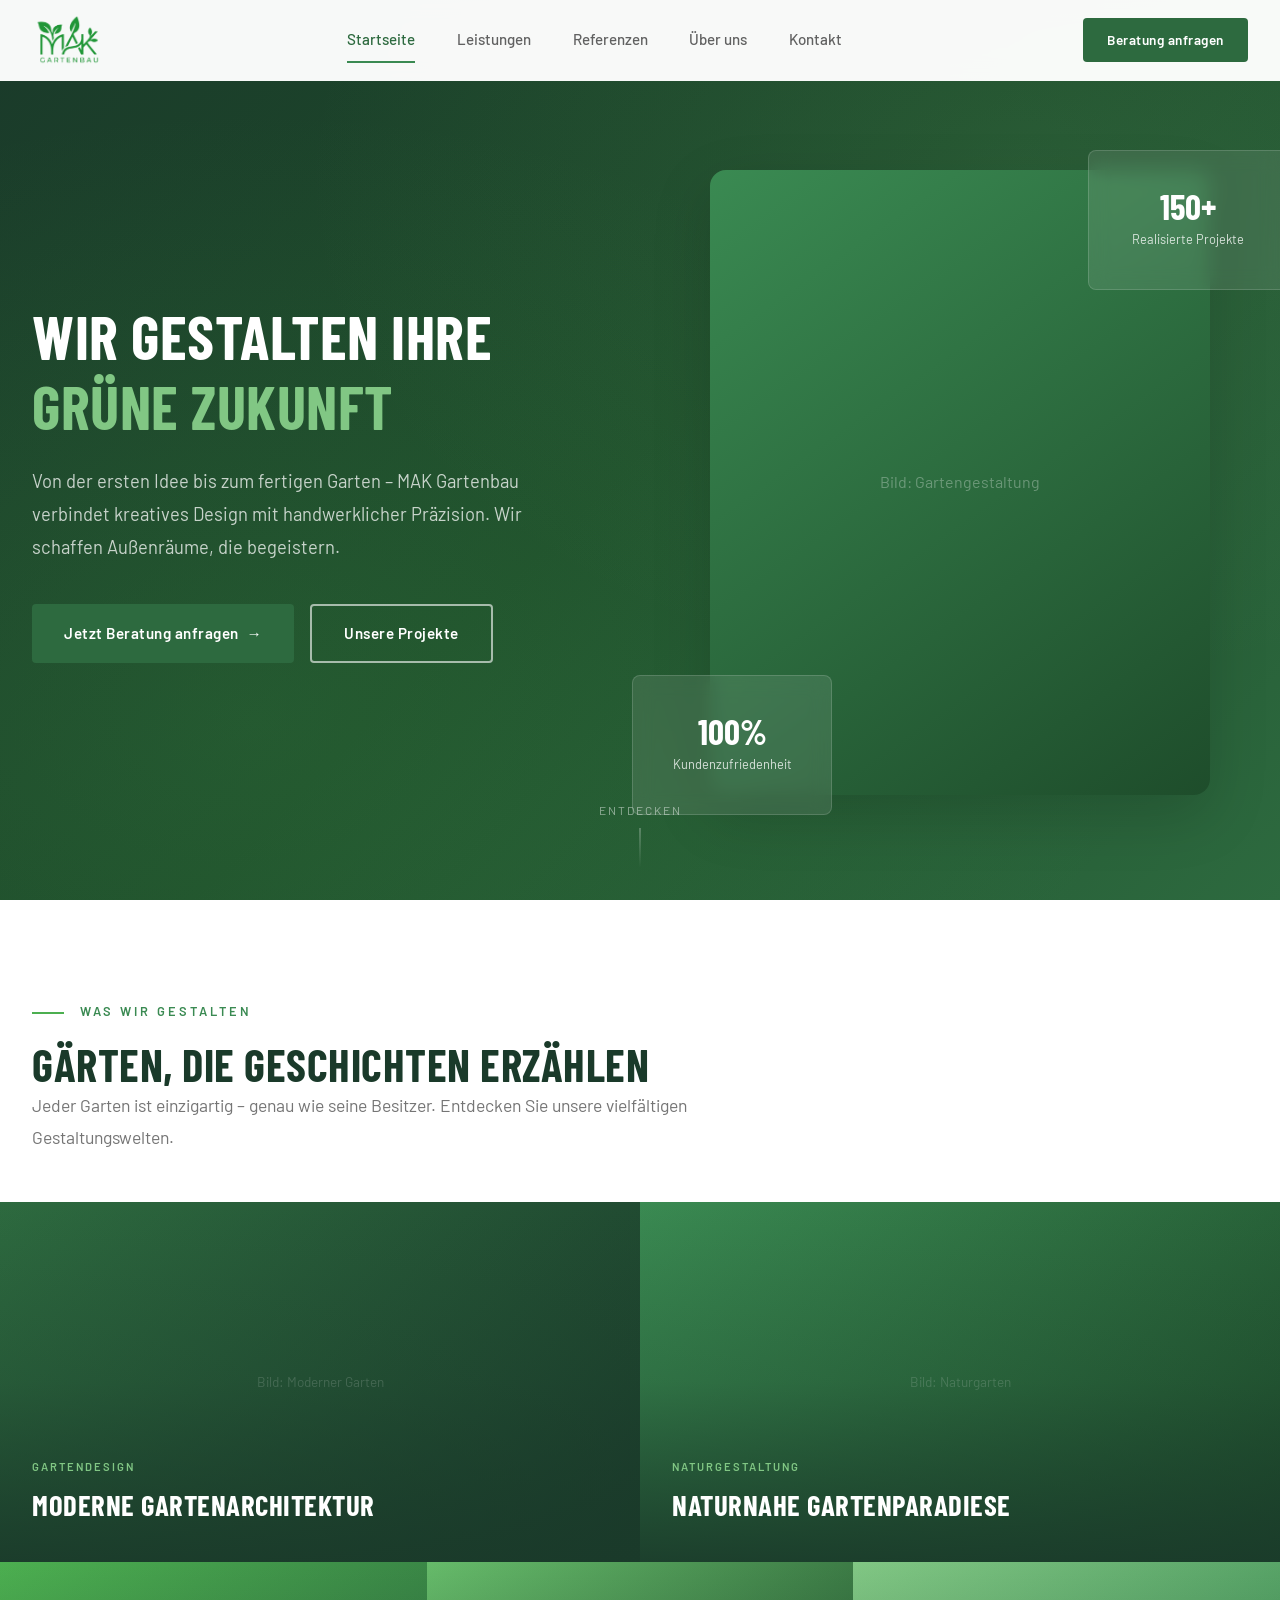
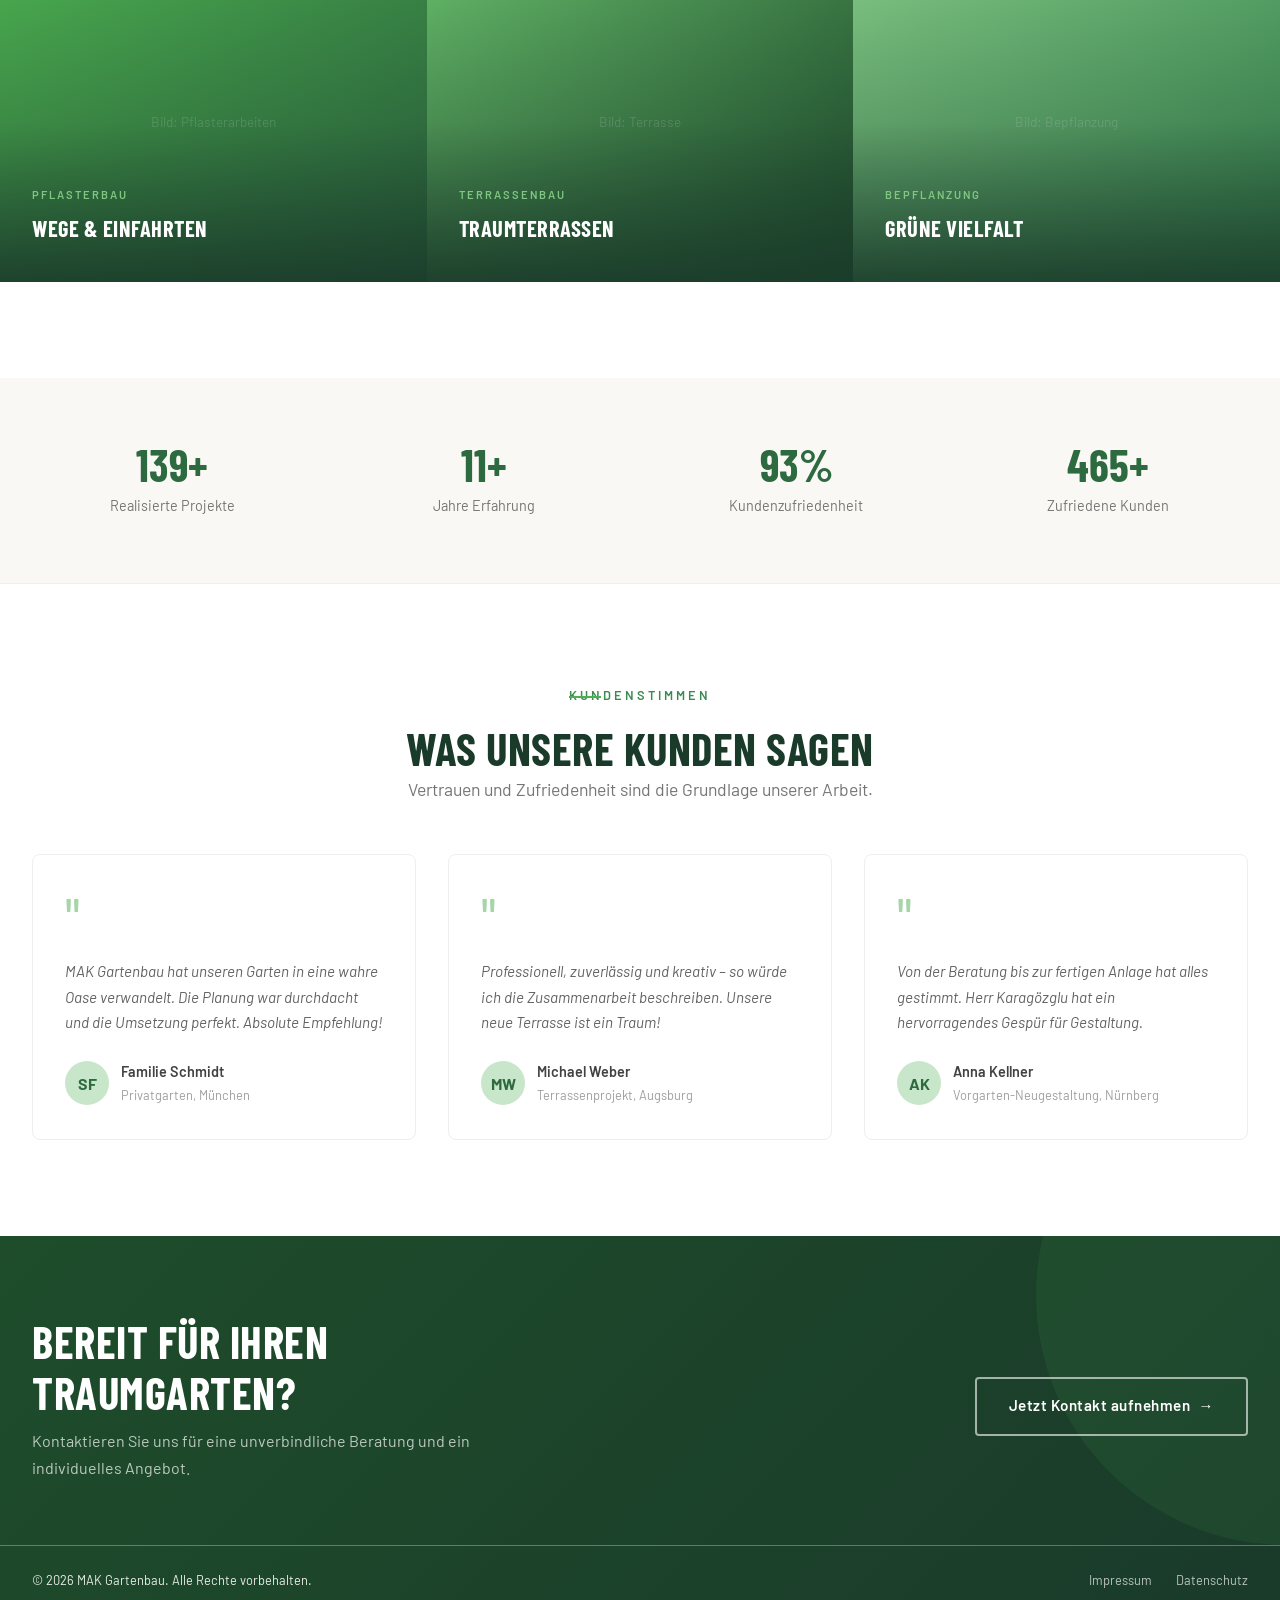
==== index.html @ 83fb6019 "feat: MAK Gartenbau Website – Initial Release Komplette 5-Seiten Website für MAK Gartenbau: - Starts" ====
<!DOCTYPE html>
<html lang="de">
<head>
  <meta charset="UTF-8">
  <meta name="viewport" content="width=device-width, initial-scale=1.0">
  <meta name="description" content="MAK Gartenbau – Ihr Partner für professionelle Gartengestaltung, Pflasterbau, Terrassenbau und Gartenpflege. Wir gestalten Ihren Traumgarten.">
  <title>MAK Gartenbau – Wir gestalten Ihre grüne Zukunft</title>

  <!-- Fonts -->
  <link rel="preconnect" href="https://fonts.googleapis.com">
  <link rel="preconnect" href="https://fonts.gstatic.com" crossorigin>
  <link href="https://fonts.googleapis.com/css2?family=Barlow:wght@400;500;600;700&family=Barlow+Condensed:wght@600;700;800&display=swap" rel="stylesheet">

  <!-- Stylesheet -->
  
  <link rel="icon" type="image/png" href="Favicon.png">
  <link rel="stylesheet" href="css/style.css">
</head>
<body>

  <!-- ========== HEADER ========== -->
  <header class="site-header">
    <div class="header-inner">
      <a href="index.html" class="logo">
        <img src="img/images/Logo.png" alt="MAK Gartenbau Logo" class="logo-img">
      </a>

      <nav class="main-nav">
        <a href="index.html" class="active">Startseite</a>
        <a href="leistungen.html">Leistungen</a>
        <a href="referenzen.html">Referenzen</a>
        <a href="ueber-uns.html">Über uns</a>
        <a href="kontakt.html">Kontakt</a>
      </nav>

      <div class="header-cta">
        <a href="kontakt.html" class="btn btn-primary">Beratung anfragen</a>
      </div>

      <button class="hamburger" aria-label="Menü öffnen" aria-expanded="false">
        <span></span>
        <span></span>
        <span></span>
      </button>
    </div>

    <!-- Mobile Navigation -->
    <nav class="mobile-nav">
      <a href="index.html" class="active">Startseite</a>
      <a href="leistungen.html">Leistungen</a>
      <a href="referenzen.html">Referenzen</a>
      <a href="ueber-uns.html">Über uns</a>
      <a href="kontakt.html">Kontakt</a>
      <a href="kontakt.html" class="btn btn-primary">Beratung anfragen</a>
    </nav>
  </header>

  <!-- ========== HERO ========== -->
  <section class="hero">
    <div class="hero-bg"></div>
    <div class="hero-pattern"></div>

    <div class="hero-content">
      <div class="hero-text">
        <h1>Wir gestalten Ihre <em>grüne Zukunft</em></h1>
        <p class="hero-subtitle">
          Von der ersten Idee bis zum fertigen Garten – MAK Gartenbau verbindet kreatives Design
          mit handwerklicher Präzision. Wir schaffen Außenräume, die begeistern.
        </p>
        <div class="hero-buttons">
          <a href="kontakt.html" class="btn btn-primary btn-arrow">Jetzt Beratung anfragen</a>
          <a href="referenzen.html" class="btn btn-outline">Unsere Projekte</a>
        </div>
      </div>

      <div class="hero-visual">
        <div class="hero-image-main">
          <!-- Bild-Platzhalter: Hero-Bild eines schönen Gartens -->
          Bild: Gartengestaltung
        </div>
        <div class="hero-image-float top-right">
          <span class="stat-number">150+</span>
          <span class="stat-label">Realisierte Projekte</span>
        </div>
        <div class="hero-image-float bottom-left">
          <span class="stat-number">100%</span>
          <span class="stat-label">Kundenzufriedenheit</span>
        </div>
      </div>
    </div>

    <div class="hero-scroll">
      <span>Entdecken</span>
      <div class="scroll-line"></div>
    </div>
  </section>

  <!-- ========== STRABAG-STYLE INFO CARDS ========== -->
  <section class="info-cards">
    <div class="container reveal">
      <span class="section-label">Was wir gestalten</span>
      <h2>Gärten, die Geschichten erzählen</h2>
      <p class="section-intro" style="margin-bottom: 3rem;">
        Jeder Garten ist einzigartig – genau wie seine Besitzer. Entdecken Sie unsere vielfältigen Gestaltungswelten.
      </p>
    </div>

    <div class="cards-grid-featured">
      <a href="referenzen.html" class="info-card featured reveal">
        <div class="card-image" style="background: linear-gradient(135deg, #2d6a3f, #1a3a2a);">
          <!-- Bild-Platzhalter -->
          Bild: Moderner Garten
        </div>
        <div class="card-overlay"></div>
        <div class="card-content">
          <span class="card-tag">Gartendesign</span>
          <h3 class="card-title">Moderne Gartenarchitektur</h3>
          <p class="card-desc">Klare Linien, edle Materialien und durchdachte Bepflanzung für zeitgemäße Außenräume.</p>
        </div>
        <div class="card-arrow">→</div>
      </a>
      <a href="referenzen.html" class="info-card featured reveal delay-1">
        <div class="card-image" style="background: linear-gradient(135deg, #3a8a52, #1e4d2b);">
          <!-- Bild-Platzhalter -->
          Bild: Naturgarten
        </div>
        <div class="card-overlay"></div>
        <div class="card-content">
          <span class="card-tag">Naturgestaltung</span>
          <h3 class="card-title">Naturnahe Gartenparadiese</h3>
          <p class="card-desc">Ökologisch wertvolle Gärten, die Biodiversität fördern und zum Entspannen einladen.</p>
        </div>
        <div class="card-arrow">→</div>
      </a>
    </div>

    <div class="cards-grid">
      <a href="leistungen.html" class="info-card reveal">
        <div class="card-image" style="background: linear-gradient(135deg, #4caf50, #2d6a3f);">
          <!-- Bild-Platzhalter -->
          Bild: Pflasterarbeiten
        </div>
        <div class="card-overlay"></div>
        <div class="card-content">
          <span class="card-tag">Pflasterbau</span>
          <h3 class="card-title">Wege & Einfahrten</h3>
          <p class="card-desc">Hochwertige Pflasterarbeiten für dauerhafte und ästhetische Bodenflächen.</p>
        </div>
        <div class="card-arrow">→</div>
      </a>
      <a href="leistungen.html" class="info-card reveal delay-1">
        <div class="card-image" style="background: linear-gradient(135deg, #66bb6a, #1e4d2b);">
          <!-- Bild-Platzhalter -->
          Bild: Terrasse
        </div>
        <div class="card-overlay"></div>
        <div class="card-content">
          <span class="card-tag">Terrassenbau</span>
          <h3 class="card-title">Traumterrassen</h3>
          <p class="card-desc">Ihr persönlicher Lieblingsplatz im Freien – perfekt geplant und gebaut.</p>
        </div>
        <div class="card-arrow">→</div>
      </a>
      <a href="leistungen.html" class="info-card reveal delay-2">
        <div class="card-image" style="background: linear-gradient(135deg, #81c784, #3a8a52);">
          <!-- Bild-Platzhalter -->
          Bild: Bepflanzung
        </div>
        <div class="card-overlay"></div>
        <div class="card-content">
          <span class="card-tag">Bepflanzung</span>
          <h3 class="card-title">Grüne Vielfalt</h3>
          <p class="card-desc">Professionelle Bepflanzungskonzepte für jede Jahreszeit.</p>
        </div>
        <div class="card-arrow">→</div>
      </a>
    </div>
  </section>

  <!-- ========== STATISTIKEN ========== -->
  <section class="stats-bar" style="border-top: none;">
    <div class="container">
      <div class="stats-grid">
        <div class="stat-item reveal">
          <div class="stat-number" data-count="150" data-suffix="+">0</div>
          <div class="stat-label">Realisierte Projekte</div>
        </div>
        <div class="stat-item reveal delay-1">
          <div class="stat-number" data-count="12" data-suffix="+">0</div>
          <div class="stat-label">Jahre Erfahrung</div>
        </div>
        <div class="stat-item reveal delay-2">
          <div class="stat-number" data-count="100" data-suffix="%">0</div>
          <div class="stat-label">Kundenzufriedenheit</div>
        </div>
        <div class="stat-item reveal delay-3">
          <div class="stat-number" data-count="500" data-suffix="+">0</div>
          <div class="stat-label">Zufriedene Kunden</div>
        </div>
      </div>
    </div>
  </section>

  <!-- ========== KUNDENSTIMMEN ========== -->
  <section class="testimonials-section">
    <div class="container">
      <div class="text-center reveal">
        <span class="section-label" style="padding-left: 0;">
          Kundenstimmen
        </span>
        <h2>Was unsere Kunden sagen</h2>
        <p class="section-intro centered">
          Vertrauen und Zufriedenheit sind die Grundlage unserer Arbeit.
        </p>
      </div>

      <div class="testimonials-grid">
        <div class="testimonial-card reveal delay-1">
          <div class="quote-mark">"</div>
          <p class="quote-text">
            MAK Gartenbau hat unseren Garten in eine wahre Oase verwandelt. Die Planung war durchdacht
            und die Umsetzung perfekt. Absolute Empfehlung!
          </p>
          <div class="author">
            <div class="author-avatar">SF</div>
            <div>
              <div class="author-name">Familie Schmidt</div>
              <div class="author-role">Privatgarten, München</div>
            </div>
          </div>
        </div>

        <div class="testimonial-card reveal delay-2">
          <div class="quote-mark">"</div>
          <p class="quote-text">
            Professionell, zuverlässig und kreativ – so würde ich die Zusammenarbeit beschreiben.
            Unsere neue Terrasse ist ein Traum!
          </p>
          <div class="author">
            <div class="author-avatar">MW</div>
            <div>
              <div class="author-name">Michael Weber</div>
              <div class="author-role">Terrassenprojekt, Augsburg</div>
            </div>
          </div>
        </div>

        <div class="testimonial-card reveal delay-3">
          <div class="quote-mark">"</div>
          <p class="quote-text">
            Von der Beratung bis zur fertigen Anlage hat alles gestimmt. Herr Karagözglu hat ein
            hervorragendes Gespür für Gestaltung.
          </p>
          <div class="author">
            <div class="author-avatar">AK</div>
            <div>
              <div class="author-name">Anna Kellner</div>
              <div class="author-role">Vorgarten-Neugestaltung, Nürnberg</div>
            </div>
          </div>
        </div>
      </div>
    </div>
  </section>

  <!-- ========== FOOTER (CTA + Copyright) ========== -->
  <footer class="cta-banner" style="padding-bottom: 0;">
    <div class="container">
      <div>
        <h2>Bereit für Ihren Traumgarten?</h2>
        <p>Kontaktieren Sie uns für eine unverbindliche Beratung und ein individuelles Angebot.</p>
      </div>
      <div>
        <a href="kontakt.html" class="btn btn-outline btn-arrow">Jetzt Kontakt aufnehmen</a>
      </div>
    </div>
    <div class="footer-bottom-wrap" style="margin-top: 3rem;">
      <div class="container">
        <div class="footer-bottom">
        <span>&copy; 2026 MAK Gartenbau. Alle Rechte vorbehalten.</span>
        <div class="footer-legal">
          <a href="#">Impressum</a>
          <a href="#">Datenschutz</a>
          </div>
        </div>
      </div>
    </div>
  </footer>

  <script src="js/main.js"></script>
</body>
</html>
---- css/style.css ----
/* ================================================
   MAK Gartenbau – Hauptstylesheet
   ================================================ */

/* --- CSS Custom Properties --- */
:root {
  --green-900: #1a3a2a;
  --green-800: #1e4d2b;
  --green-700: #2d6a3f;
  --green-600: #3a8a52;
  --green-500: #4caf50;
  --green-400: #66bb6a;
  --green-300: #81c784;
  --green-200: #a5d6a7;
  --green-100: #c8e6c9;
  --green-50: #e8f5e9;

  --earth-900: #3e2723;
  --earth-700: #5d4037;
  --earth-500: #795548;
  --earth-300: #a1887f;
  --earth-100: #d7ccc8;

  --sand-100: #f5f0e8;
  --sand-50: #faf8f4;

  --white: #ffffff;
  --gray-50: #fafafa;
  --gray-100: #f5f5f5;
  --gray-200: #eeeeee;
  --gray-300: #e0e0e0;
  --gray-400: #bdbdbd;
  --gray-500: #9e9e9e;
  --gray-600: #757575;
  --gray-700: #616161;
  --gray-800: #424242;
  --gray-900: #212121;

  --font-heading: 'Barlow Condensed', 'Arial Narrow', sans-serif;
  --font-body: 'Barlow', -apple-system, BlinkMacSystemFont, 'Segoe UI', sans-serif;

  --shadow-sm: 0 1px 3px rgba(0,0,0,0.08);
  --shadow-md: 0 4px 12px rgba(0,0,0,0.1);
  --shadow-lg: 0 8px 30px rgba(0,0,0,0.12);
  --shadow-xl: 0 20px 60px rgba(0,0,0,0.15);

  --radius-sm: 4px;
  --radius-md: 8px;
  --radius-lg: 16px;
  --radius-xl: 24px;

  --transition: 0.3s cubic-bezier(0.4, 0, 0.2, 1);
  --transition-slow: 0.6s cubic-bezier(0.4, 0, 0.2, 1);
}

/* --- Reset & Base --- */
*,
*::before,
*::after {
  margin: 0;
  padding: 0;
  box-sizing: border-box;
}

html {
  scroll-behavior: smooth;
  font-size: 16px;
}

body {
  font-family: var(--font-body);
  color: var(--gray-800);
  line-height: 1.7;
  background: var(--white);
  overflow-x: hidden;
}

img {
  max-width: 100%;
  height: auto;
  display: block;
}

a {
  text-decoration: none;
  color: inherit;
  transition: color var(--transition);
}

ul, ol {
  list-style: none;
}

h1, h2, h3, h4, h5 {
  font-family: var(--font-heading);
  font-weight: 700;
  line-height: 1.15;
  color: var(--green-900);
  text-transform: uppercase;
  letter-spacing: 0.5px;
}

h1 { font-size: clamp(2.2rem, 5vw, 3.8rem); }
h2 { font-size: clamp(1.8rem, 3.5vw, 2.8rem); }
h3 { font-size: clamp(1.3rem, 2.5vw, 1.8rem); }
h4 { font-size: 1.2rem; }

p { margin-bottom: 1rem; }

.container {
  max-width: 1280px;
  margin: 0 auto;
  padding: 0 2rem;
}

/* --- Utility --- */
.text-center { text-align: center; }
.text-white { color: var(--white); }
.bg-sand { background: var(--sand-50); }
.bg-green-dark { background: var(--green-900); }

.section-label {
  display: inline-block;
  font-family: var(--font-body);
  font-size: 0.8rem;
  font-weight: 600;
  letter-spacing: 3px;
  text-transform: uppercase;
  color: var(--green-600);
  margin-bottom: 1rem;
  position: relative;
  padding-left: 3rem;
}

.section-label::before {
  content: '';
  position: absolute;
  left: 0;
  top: 50%;
  width: 2rem;
  height: 2px;
  background: var(--green-500);
}

.section-intro {
  max-width: 680px;
  font-size: 1.1rem;
  color: var(--gray-600);
  line-height: 1.8;
}

.section-intro.centered {
  margin: 0 auto;
}

/* --- Buttons --- */
.btn {
  display: inline-flex;
  align-items: center;
  gap: 0.5rem;
  padding: 0.9rem 2rem;
  font-family: var(--font-body);
  font-size: 0.95rem;
  font-weight: 600;
  border: none;
  border-radius: var(--radius-sm);
  cursor: pointer;
  transition: all var(--transition);
  letter-spacing: 0.5px;
}

.btn-primary {
  background: var(--green-700);
  color: var(--white);
}

.btn-primary:hover {
  background: var(--green-800);
  transform: translateY(-2px);
  box-shadow: var(--shadow-md);
}

.btn-outline {
  background: transparent;
  color: var(--white);
  border: 2px solid rgba(255,255,255,0.6);
}

.btn-outline:hover {
  background: var(--white);
  color: var(--green-800);
  border-color: var(--white);
}

.btn-outline-dark {
  background: transparent;
  color: var(--green-800);
  border: 2px solid var(--green-700);
}

.btn-outline-dark:hover {
  background: var(--green-700);
  color: var(--white);
}

.btn-arrow::after {
  content: '→';
  transition: transform var(--transition);
}

.btn-arrow:hover::after {
  transform: translateX(4px);
}

/* ================================================
   HEADER & NAVIGATION
   ================================================ */
.site-header {
  position: fixed;
  top: 0;
  left: 0;
  right: 0;
  z-index: 1000;
  background: rgba(255,255,255,0.97);
  backdrop-filter: blur(10px);
  transition: all var(--transition);
  border-bottom: 1px solid transparent;
}

.site-header.scrolled {
  box-shadow: var(--shadow-sm);
  border-bottom-color: var(--gray-200);
}

.header-inner {
  display: flex;
  align-items: center;
  justify-content: space-between;
  padding: 0 2rem;
  height: 80px;
  max-width: 1400px;
  margin: 0 auto;
}

.logo {
  display: flex;
  align-items: center;
  gap: 0.75rem;
  font-family: var(--font-heading);
  font-size: 1.5rem;
  font-weight: 700;
  color: var(--green-800);
}

.logo-icon {
  width: 44px;
  height: 44px;
  background: var(--green-700);
  border-radius: var(--radius-md);
  display: flex;
  align-items: center;
  justify-content: center;
  color: var(--white);
  font-size: 1.4rem;
}

.logo-img {
  height: 50px;
  width: auto;
}

.logo span {
  color: var(--green-500);
}

.main-nav {
  display: flex;
  align-items: center;
  gap: 0;
}

.main-nav a {
  padding: 0.5rem 1.3rem;
  font-size: 0.95rem;
  font-weight: 500;
  color: var(--gray-700);
  position: relative;
  transition: color var(--transition);
}

.main-nav a::after {
  content: '';
  position: absolute;
  bottom: -2px;
  left: 1.3rem;
  right: 1.3rem;
  height: 2px;
  background: var(--green-600);
  transform: scaleX(0);
  transform-origin: right;
  transition: transform var(--transition);
}

.main-nav a:hover,
.main-nav a.active {
  color: var(--green-700);
}

.main-nav a:hover::after,
.main-nav a.active::after {
  transform: scaleX(1);
  transform-origin: left;
}

.header-cta {
  display: flex;
  align-items: center;
  gap: 1rem;
}

.header-cta .btn {
  padding: 0.65rem 1.5rem;
  font-size: 0.85rem;
}

/* Hamburger */
.hamburger {
  display: none;
  flex-direction: column;
  gap: 5px;
  cursor: pointer;
  padding: 0.5rem;
  background: none;
  border: none;
  z-index: 1001;
}

.hamburger span {
  display: block;
  width: 26px;
  height: 2px;
  background: var(--green-800);
  transition: all var(--transition);
  border-radius: 2px;
}

.hamburger.active span:nth-child(1) {
  transform: rotate(45deg) translateY(5px) translateX(5px);
}

.hamburger.active span:nth-child(2) {
  opacity: 0;
}

.hamburger.active span:nth-child(3) {
  transform: rotate(-45deg) translateY(-5px) translateX(5px);
}

/* Mobile Nav */
.mobile-nav {
  display: none;
  position: fixed;
  top: 80px;
  left: 0;
  right: 0;
  bottom: 0;
  background: var(--white);
  z-index: 999;
  flex-direction: column;
  padding: 2rem;
  opacity: 0;
  transform: translateY(-10px);
  transition: all var(--transition);
}

.mobile-nav.open {
  display: flex;
  opacity: 1;
  transform: translateY(0);
}

.mobile-nav a {
  padding: 1rem 0;
  font-size: 1.2rem;
  font-weight: 500;
  color: var(--gray-800);
  border-bottom: 1px solid var(--gray-200);
}

.mobile-nav a:hover,
.mobile-nav a.active {
  color: var(--green-700);
}

.mobile-nav .btn {
  margin-top: 1.5rem;
  justify-content: center;
}

/* ================================================
   HERO SECTION
   ================================================ */
.hero {
  position: relative;
  min-height: 100vh;
  display: flex;
  align-items: center;
  overflow: hidden;
  background: var(--green-900);
}

.hero-bg {
  position: absolute;
  inset: 0;
  background: linear-gradient(135deg, var(--green-900) 0%, var(--green-800) 50%, var(--green-700) 100%);
}

.hero-bg::after {
  content: '';
  position: absolute;
  inset: 0;
  background:
    radial-gradient(ellipse at 20% 80%, rgba(76, 175, 80, 0.15) 0%, transparent 60%),
    radial-gradient(ellipse at 80% 20%, rgba(129, 199, 132, 0.1) 0%, transparent 50%);
}

.hero-pattern {
  display: none;
}

.hero-content {
  position: relative;
  z-index: 2;
  max-width: 1280px;
  margin: 0 auto;
  padding: 8rem 2rem 4rem;
  display: grid;
  grid-template-columns: 1fr 1fr;
  gap: 4rem;
  align-items: center;
}

.hero-text h1 {
  color: var(--white);
  margin-bottom: 1.5rem;
  line-height: 1.15;
}

.hero-text h1 em {
  font-style: normal;
  color: var(--green-300);
}

.hero-subtitle {
  font-size: 1.15rem;
  color: rgba(255,255,255,0.75);
  line-height: 1.8;
  margin-bottom: 2.5rem;
  max-width: 520px;
}

.hero-buttons {
  display: flex;
  gap: 1rem;
  flex-wrap: wrap;
}

.hero-visual {
  position: relative;
  display: flex;
  justify-content: center;
  align-items: center;
}

.hero-image-main {
  width: 100%;
  max-width: 500px;
  aspect-ratio: 4/5;
  background: linear-gradient(145deg, var(--green-600), var(--green-800));
  border-radius: var(--radius-lg);
  overflow: hidden;
  box-shadow: var(--shadow-xl);
  position: relative;
  display: flex;
  align-items: center;
  justify-content: center;
  color: rgba(255,255,255,0.3);
  font-size: 1rem;
}

.hero-image-float {
  position: absolute;
  width: 200px;
  height: 140px;
  background: rgba(255,255,255,0.1);
  backdrop-filter: blur(10px);
  border-radius: var(--radius-md);
  border: 1px solid rgba(255,255,255,0.15);
  display: flex;
  flex-direction: column;
  align-items: center;
  justify-content: center;
  color: var(--white);
  padding: 1rem;
  text-align: center;
}

.hero-image-float.top-right {
  top: -20px;
  right: -40px;
}

.hero-image-float.bottom-left {
  bottom: -20px;
  left: -40px;
}

.hero-image-float .stat-number {
  font-family: var(--font-heading);
  font-size: 2.2rem;
  font-weight: 700;
  line-height: 1;
  margin-bottom: 0.3rem;
}

.hero-image-float .stat-label {
  font-size: 0.8rem;
  opacity: 0.8;
}

.hero-scroll {
  position: absolute;
  bottom: 2rem;
  left: 50%;
  transform: translateX(-50%);
  display: flex;
  flex-direction: column;
  align-items: center;
  gap: 0.5rem;
  color: rgba(255,255,255,0.5);
  font-size: 0.75rem;
  letter-spacing: 2px;
  text-transform: uppercase;
  z-index: 2;
}

.hero-scroll .scroll-line {
  width: 1px;
  height: 40px;
  background: linear-gradient(to bottom, rgba(255,255,255,0.5), transparent);
  animation: scrollPulse 2s ease-in-out infinite;
}

@keyframes scrollPulse {
  0%, 100% { opacity: 1; transform: scaleY(1); }
  50% { opacity: 0.3; transform: scaleY(0.6); }
}

/* ================================================
   PAGE HERO (Unterseiten)
   ================================================ */
.page-hero {
  padding: 10rem 0 4rem;
  background: linear-gradient(135deg, var(--green-900) 0%, var(--green-800) 100%);
  position: relative;
  overflow: hidden;
}

.page-hero::before {
  display: none;
}

.page-hero h1 {
  color: var(--white);
  margin-bottom: 1rem;
}

.page-hero p {
  color: rgba(255,255,255,0.7);
  font-size: 1.15rem;
  max-width: 600px;
}

.breadcrumb {
  display: flex;
  gap: 0.5rem;
  font-size: 0.85rem;
  color: rgba(255,255,255,0.5);
  margin-bottom: 1.5rem;
}

.breadcrumb a {
  color: rgba(255,255,255,0.6);
}

.breadcrumb a:hover {
  color: var(--green-300);
}

.breadcrumb .sep {
  opacity: 0.4;
}

/* ================================================
   STRABAG-STYLE INFO CARDS
   ================================================ */
.info-cards {
  padding: 6rem 0;
}

.cards-grid {
  display: grid;
  grid-template-columns: repeat(3, 1fr);
  gap: 0;
}

.info-card {
  position: relative;
  overflow: hidden;
  aspect-ratio: 4/3;
  cursor: pointer;
}

.info-card .card-image {
  position: absolute;
  inset: 0;
  background: linear-gradient(135deg, var(--green-700), var(--green-900));
  transition: transform var(--transition-slow);
  display: flex;
  align-items: center;
  justify-content: center;
  color: rgba(255,255,255,0.2);
  font-size: 0.85rem;
}

.info-card:hover .card-image {
  transform: scale(1.05);
}

.info-card .card-overlay {
  position: absolute;
  inset: 0;
  background: linear-gradient(to top, rgba(26, 58, 42, 0.9) 0%, rgba(26, 58, 42, 0.2) 50%, transparent 100%);
  transition: background var(--transition);
}

.info-card:hover .card-overlay {
  background: linear-gradient(to top, rgba(26, 58, 42, 0.95) 0%, rgba(26, 58, 42, 0.4) 60%, rgba(26, 58, 42, 0.2) 100%);
}

.info-card .card-content {
  position: absolute;
  bottom: 0;
  left: 0;
  right: 0;
  padding: 2rem;
  color: var(--white);
  transform: translateY(1rem);
  transition: transform var(--transition);
}

.info-card:hover .card-content {
  transform: translateY(0);
}

.info-card .card-tag {
  display: inline-block;
  font-size: 0.7rem;
  font-weight: 600;
  letter-spacing: 2px;
  text-transform: uppercase;
  color: var(--green-300);
  margin-bottom: 0.75rem;
}

.info-card .card-title {
  font-family: var(--font-heading);
  font-size: 1.4rem;
  font-weight: 700;
  margin-bottom: 0.5rem;
  color: var(--white);
}

.info-card .card-desc {
  font-size: 0.9rem;
  color: rgba(255,255,255,0.7);
  line-height: 1.6;
  opacity: 0;
  max-height: 0;
  transition: all var(--transition);
}

.info-card:hover .card-desc {
  opacity: 1;
  max-height: 100px;
  margin-top: 0.5rem;
}

.info-card .card-arrow {
  position: absolute;
  top: 1.5rem;
  right: 1.5rem;
  width: 40px;
  height: 40px;
  border-radius: 50%;
  background: rgba(255,255,255,0.15);
  display: flex;
  align-items: center;
  justify-content: center;
  color: var(--white);
  font-size: 1.2rem;
  opacity: 0;
  transform: translateX(-10px);
  transition: all var(--transition);
}

.info-card:hover .card-arrow {
  opacity: 1;
  transform: translateX(0);
}

/* --- Big Feature Card (Strabag-style) --- */
.cards-grid-featured {
  display: grid;
  grid-template-columns: 1fr 1fr;
  gap: 0;
}

.info-card.featured {
  aspect-ratio: 16/9;
}

.info-card.featured .card-title {
  font-size: 1.8rem;
}

/* ================================================
   SERVICES / LEISTUNGEN
   ================================================ */
.services-section {
  padding: 6rem 0;
}

.services-grid {
  display: grid;
  grid-template-columns: repeat(3, 1fr);
  gap: 2rem;
  margin-top: 3rem;
}

.service-card {
  padding: 2.5rem;
  background: var(--white);
  border-radius: var(--radius-md);
  border: 1px solid var(--gray-200);
  transition: all var(--transition);
  position: relative;
  overflow: hidden;
}

.service-card::before {
  content: '';
  position: absolute;
  top: 0;
  left: 0;
  right: 0;
  height: 3px;
  background: var(--green-600);
  transform: scaleX(0);
  transition: transform var(--transition);
}

.service-card:hover {
  border-color: var(--green-200);
  box-shadow: var(--shadow-lg);
  transform: translateY(-4px);
}

.service-card:hover::before {
  transform: scaleX(1);
}

.service-icon {
  width: 60px;
  height: 60px;
  background: var(--green-50);
  border-radius: var(--radius-md);
  display: flex;
  align-items: center;
  justify-content: center;
  font-size: 1.6rem;
  color: var(--green-700);
  margin-bottom: 1.5rem;
  transition: all var(--transition);
}

.service-card:hover .service-icon {
  background: var(--green-700);
  color: var(--white);
}

.service-card h3 {
  margin-bottom: 0.75rem;
  font-size: 1.25rem;
}

.service-card p {
  color: var(--gray-600);
  font-size: 0.95rem;
  line-height: 1.7;
  margin-bottom: 0;
}

.service-card .service-link {
  display: inline-flex;
  align-items: center;
  gap: 0.4rem;
  margin-top: 1.25rem;
  font-size: 0.9rem;
  font-weight: 600;
  color: var(--green-700);
  transition: gap var(--transition);
}

.service-card:hover .service-link {
  gap: 0.8rem;
}

/* ================================================
   REFERENZEN / GALERIE
   ================================================ */
.gallery-section {
  padding: 6rem 0;
}

.gallery-filter {
  display: flex;
  gap: 0.5rem;
  flex-wrap: wrap;
  margin-bottom: 3rem;
  justify-content: center;
}

.filter-btn {
  padding: 0.5rem 1.25rem;
  font-size: 0.85rem;
  font-weight: 500;
  border: 1px solid var(--gray-300);
  background: var(--white);
  border-radius: 50px;
  cursor: pointer;
  transition: all var(--transition);
  color: var(--gray-600);
}

.filter-btn:hover,
.filter-btn.active {
  background: var(--green-700);
  color: var(--white);
  border-color: var(--green-700);
}

.gallery-grid {
  display: grid;
  grid-template-columns: repeat(3, 1fr);
  gap: 1.5rem;
}

.gallery-item {
  position: relative;
  border-radius: var(--radius-md);
  overflow: hidden;
  aspect-ratio: 4/3;
  cursor: pointer;
  background: linear-gradient(135deg, var(--green-100), var(--green-200));
}

.gallery-item.tall {
  grid-row: span 2;
  aspect-ratio: auto;
}

.gallery-item .gallery-image {
  position: absolute;
  inset: 0;
  background: linear-gradient(135deg, var(--green-200), var(--green-400));
  transition: transform var(--transition-slow);
  display: flex;
  align-items: center;
  justify-content: center;
  color: rgba(255,255,255,0.4);
  font-size: 0.85rem;
}

.gallery-item:hover .gallery-image {
  transform: scale(1.08);
}

.gallery-item .gallery-overlay {
  position: absolute;
  inset: 0;
  background: linear-gradient(to top, rgba(26,58,42,0.85), transparent 60%);
  opacity: 0;
  transition: opacity var(--transition);
}

.gallery-item:hover .gallery-overlay {
  opacity: 1;
}

.gallery-item .gallery-info {
  position: absolute;
  bottom: 0;
  left: 0;
  right: 0;
  padding: 1.5rem;
  color: var(--white);
  transform: translateY(100%);
  transition: transform var(--transition);
}

.gallery-item:hover .gallery-info {
  transform: translateY(0);
}

.gallery-info h4 {
  color: var(--white);
  font-size: 1.1rem;
  margin-bottom: 0.25rem;
}

.gallery-info p {
  font-size: 0.85rem;
  color: rgba(255,255,255,0.7);
  margin-bottom: 0;
}

/* ================================================
   ABOUT / ÜBER UNS
   ================================================ */
.about-section {
  padding: 6rem 0;
}

.about-grid {
  display: grid;
  grid-template-columns: 1fr 1fr;
  gap: 4rem;
  align-items: center;
}

.about-image {
  position: relative;
}

.about-image .img-main {
  width: 100%;
  aspect-ratio: 3/4;
  background: linear-gradient(145deg, var(--green-200), var(--green-400));
  border-radius: var(--radius-lg);
  display: flex;
  align-items: center;
  justify-content: center;
  color: rgba(255,255,255,0.4);
  font-size: 0.9rem;
}

.about-image .experience-badge {
  position: absolute;
  bottom: -20px;
  right: -20px;
  width: 140px;
  height: 140px;
  background: var(--green-700);
  border-radius: 50%;
  display: flex;
  flex-direction: column;
  align-items: center;
  justify-content: center;
  color: var(--white);
  text-align: center;
  box-shadow: var(--shadow-lg);
}

.experience-badge .years {
  font-family: var(--font-heading);
  font-size: 2.8rem;
  font-weight: 700;
  line-height: 1;
}

.experience-badge .label {
  font-size: 0.7rem;
  text-transform: uppercase;
  letter-spacing: 1px;
  opacity: 0.9;
  margin-top: 0.2rem;
}

.about-text h2 {
  margin-bottom: 1.5rem;
}

.about-text .lead {
  font-size: 1.1rem;
  color: var(--gray-700);
  font-weight: 500;
  margin-bottom: 1.5rem;
}

.values-list {
  margin-top: 2rem;
  display: grid;
  grid-template-columns: 1fr 1fr;
  gap: 1rem;
}

.value-item {
  display: flex;
  align-items: flex-start;
  gap: 0.75rem;
}

.value-icon {
  width: 36px;
  height: 36px;
  border-radius: 50%;
  background: var(--green-50);
  display: flex;
  align-items: center;
  justify-content: center;
  color: var(--green-700);
  font-size: 1rem;
  flex-shrink: 0;
  margin-top: 2px;
}

.value-item h4 {
  font-family: var(--font-body);
  font-size: 0.95rem;
  font-weight: 600;
  margin-bottom: 0.2rem;
  color: var(--green-900);
}

.value-item p {
  font-size: 0.85rem;
  color: var(--gray-600);
  margin-bottom: 0;
}

/* ================================================
   CTA BANNER
   ================================================ */
.cta-banner {
  padding: 5rem 0;
  background: linear-gradient(135deg, var(--green-800), var(--green-900));
  position: relative;
  overflow: hidden;
}

.cta-banner::before {
  content: '';
  position: absolute;
  top: -50%;
  right: -20%;
  width: 500px;
  height: 500px;
  border-radius: 50%;
  background: rgba(76,175,80,0.1);
}

.cta-banner .container {
  display: flex;
  align-items: center;
  justify-content: space-between;
  gap: 2rem;
  position: relative;
  z-index: 1;
}

.cta-banner h2 {
  color: var(--white);
  max-width: 500px;
}

.cta-banner p {
  color: rgba(255,255,255,0.7);
  margin-top: 0.5rem;
  max-width: 500px;
}

/* ================================================
   CONTACT / KONTAKT
   ================================================ */
.contact-section {
  padding: 6rem 0;
}

.contact-grid {
  display: grid;
  grid-template-columns: 1fr 1.2fr;
  gap: 4rem;
}

.contact-info-card {
  display: flex;
  align-items: flex-start;
  gap: 1rem;
  padding: 1.5rem;
  background: var(--sand-50);
  border-radius: var(--radius-md);
  margin-bottom: 1rem;
  transition: all var(--transition);
}

.contact-info-card:hover {
  box-shadow: var(--shadow-sm);
  transform: translateX(4px);
}

.contact-info-icon {
  width: 48px;
  height: 48px;
  border-radius: var(--radius-md);
  background: var(--green-700);
  color: var(--white);
  display: flex;
  align-items: center;
  justify-content: center;
  font-size: 1.2rem;
  flex-shrink: 0;
}

.contact-info-card h4 {
  font-family: var(--font-body);
  font-size: 0.95rem;
  font-weight: 600;
  margin-bottom: 0.25rem;
}

.contact-info-card p {
  font-size: 0.9rem;
  color: var(--gray-600);
  margin-bottom: 0;
}

.contact-info-card a {
  color: var(--green-700);
  font-weight: 500;
}

.contact-info-card a:hover {
  color: var(--green-500);
}

.contact-form {
  background: var(--white);
  padding: 3rem;
  border-radius: var(--radius-lg);
  box-shadow: var(--shadow-lg);
}

.contact-form h3 {
  margin-bottom: 0.5rem;
}

.contact-form .form-subtitle {
  color: var(--gray-600);
  font-size: 0.95rem;
  margin-bottom: 2rem;
}

.form-row {
  display: grid;
  grid-template-columns: 1fr 1fr;
  gap: 1rem;
}

.form-group {
  margin-bottom: 1.25rem;
}

.form-group label {
  display: block;
  font-size: 0.85rem;
  font-weight: 600;
  color: var(--gray-700);
  margin-bottom: 0.4rem;
}

.form-group input,
.form-group textarea,
.form-group select {
  width: 100%;
  padding: 0.8rem 1rem;
  font-family: var(--font-body);
  font-size: 0.95rem;
  border: 1.5px solid var(--gray-300);
  border-radius: var(--radius-sm);
  background: var(--gray-50);
  transition: all var(--transition);
  color: var(--gray-800);
}

.form-group input:focus,
.form-group textarea:focus,
.form-group select:focus {
  outline: none;
  border-color: var(--green-500);
  background: var(--white);
  box-shadow: 0 0 0 3px rgba(76,175,80,0.1);
}

.form-group textarea {
  resize: vertical;
  min-height: 140px;
}

.form-submit {
  display: flex;
  align-items: center;
  justify-content: space-between;
  margin-top: 0.5rem;
}

.form-submit .privacy-note {
  font-size: 0.8rem;
  color: var(--gray-500);
  max-width: 280px;
}

/* ================================================
   STATS BAR
   ================================================ */
.stats-bar {
  padding: 4rem 0;
  background: var(--sand-50);
  border-top: 1px solid var(--gray-200);
  border-bottom: 1px solid var(--gray-200);
}

.stats-grid {
  display: grid;
  grid-template-columns: repeat(4, 1fr);
  gap: 2rem;
  text-align: center;
}

.stat-item .stat-number {
  font-family: var(--font-heading);
  font-size: 2.8rem;
  font-weight: 700;
  color: var(--green-700);
  line-height: 1;
  margin-bottom: 0.5rem;
}

.stat-item .stat-label {
  font-size: 0.9rem;
  color: var(--gray-600);
}

/* ================================================
   TESTIMONIALS
   ================================================ */
.testimonials-section {
  padding: 6rem 0;
}

.testimonials-grid {
  display: grid;
  grid-template-columns: repeat(3, 1fr);
  gap: 2rem;
  margin-top: 3rem;
}

.testimonial-card {
  padding: 2rem;
  background: var(--white);
  border-radius: var(--radius-md);
  border: 1px solid var(--gray-200);
  position: relative;
}

.testimonial-card .quote-mark {
  font-family: var(--font-heading);
  font-size: 4rem;
  color: var(--green-200);
  line-height: 1;
  margin-bottom: 0.5rem;
}

.testimonial-card .quote-text {
  font-size: 0.95rem;
  color: var(--gray-700);
  line-height: 1.7;
  font-style: italic;
  margin-bottom: 1.5rem;
}

.testimonial-card .author {
  display: flex;
  align-items: center;
  gap: 0.75rem;
}

.testimonial-card .author-avatar {
  width: 44px;
  height: 44px;
  border-radius: 50%;
  background: var(--green-100);
  display: flex;
  align-items: center;
  justify-content: center;
  color: var(--green-700);
  font-weight: 700;
  font-size: 1rem;
}

.testimonial-card .author-name {
  font-weight: 600;
  font-size: 0.9rem;
  color: var(--gray-800);
}

.testimonial-card .author-role {
  font-size: 0.8rem;
  color: var(--gray-500);
}

/* ================================================
   FOOTER
   ================================================ */
.site-footer {
  background: var(--green-900);
  color: rgba(255,255,255,0.7);
  padding-top: 5rem;
}

.footer-grid {
  display: grid;
  grid-template-columns: 1.5fr 1fr 1fr 1fr;
  gap: 3rem;
  padding-bottom: 3rem;
}

.footer-brand .logo {
  color: var(--white);
  margin-bottom: 1rem;
}

.footer-brand .logo-icon {
  background: var(--green-600);
}

.footer-brand p {
  font-size: 0.9rem;
  line-height: 1.7;
  margin-bottom: 1.5rem;
  max-width: 300px;
}

.footer-social {
  display: flex;
  gap: 0.75rem;
}

.footer-social a {
  width: 40px;
  height: 40px;
  border-radius: 50%;
  background: rgba(255,255,255,0.1);
  display: flex;
  align-items: center;
  justify-content: center;
  color: var(--white);
  font-size: 1rem;
  transition: all var(--transition);
}

.footer-social a:hover {
  background: var(--green-600);
  transform: translateY(-2px);
}

.footer-col h4 {
  color: var(--white);
  font-family: var(--font-body);
  font-size: 0.95rem;
  font-weight: 600;
  margin-bottom: 1.25rem;
  text-transform: uppercase;
  letter-spacing: 1px;
}

.footer-col ul li {
  margin-bottom: 0.6rem;
}

.footer-col ul a {
  font-size: 0.9rem;
  color: rgba(255,255,255,0.6);
  transition: all var(--transition);
}

.footer-col ul a:hover {
  color: var(--green-300);
  padding-left: 4px;
}

.footer-bottom-wrap {
  border-top: 1px solid rgba(255,255,255,0.3);
}

.footer-bottom-wrap .container {
  display: block;
}

.footer-bottom {
  padding: 1.5rem 0;
  display: flex;
  justify-content: space-between;
  align-items: center;
  font-size: 0.8rem;
  color: rgba(255,255,255,0.9);
  width: 100%;
}

.footer-bottom a {
  color: rgba(255,255,255,0.7);
}

.footer-bottom a:hover {
  color: var(--green-300);
}

.footer-legal {
  display: flex;
  gap: 1.5rem;
}

/* ================================================
   ANIMATIONS (Scroll Reveal)
   ================================================ */
.reveal {
  opacity: 0;
  transform: translateY(30px);
  transition: all 0.8s cubic-bezier(0.4, 0, 0.2, 1);
}

.reveal.visible {
  opacity: 1;
  transform: translateY(0);
}

.reveal-left {
  opacity: 0;
  transform: translateX(-30px);
  transition: all 0.8s cubic-bezier(0.4, 0, 0.2, 1);
}

.reveal-left.visible {
  opacity: 1;
  transform: translateX(0);
}

.reveal-right {
  opacity: 0;
  transform: translateX(30px);
  transition: all 0.8s cubic-bezier(0.4, 0, 0.2, 1);
}

.reveal-right.visible {
  opacity: 1;
  transform: translateX(0);
}

/* Staggered delays */
.delay-1 { transition-delay: 0.1s; }
.delay-2 { transition-delay: 0.2s; }
.delay-3 { transition-delay: 0.3s; }
.delay-4 { transition-delay: 0.4s; }
.delay-5 { transition-delay: 0.5s; }

/* ================================================
   RESPONSIVE
   ================================================ */
@media (max-width: 1024px) {
  .hero-content {
    grid-template-columns: 1fr;
    text-align: center;
    padding-top: 10rem;
  }

  .hero-visual {
    display: none;
  }

  .hero-subtitle {
    margin: 0 auto 2.5rem;
  }

  .hero-buttons {
    justify-content: center;
  }

  .cards-grid {
    grid-template-columns: 1fr 1fr;
  }

  .cards-grid-featured {
    grid-template-columns: 1fr;
  }

  .services-grid {
    grid-template-columns: 1fr 1fr;
  }

  .about-grid {
    grid-template-columns: 1fr;
    gap: 3rem;
  }

  .contact-grid {
    grid-template-columns: 1fr;
  }

  .gallery-grid {
    grid-template-columns: 1fr 1fr;
  }

  .footer-grid {
    grid-template-columns: 1fr 1fr;
    gap: 2rem;
  }

  .stats-grid {
    grid-template-columns: repeat(2, 1fr);
  }

  .testimonials-grid {
    grid-template-columns: 1fr 1fr;
  }

  .cta-banner .container {
    flex-direction: column;
    text-align: center;
  }
}

@media (max-width: 768px) {
  .main-nav,
  .header-cta {
    display: none;
  }

  .hamburger {
    display: flex;
  }

  .cards-grid {
    grid-template-columns: 1fr;
  }

  .services-grid {
    grid-template-columns: 1fr;
  }

  .gallery-grid {
    grid-template-columns: 1fr;
  }

  .gallery-item.tall {
    grid-row: span 1;
    aspect-ratio: 4/3;
  }

  .form-row {
    grid-template-columns: 1fr;
  }

  .contact-form {
    padding: 2rem;
  }

  .footer-grid {
    grid-template-columns: 1fr;
  }

  .footer-bottom {
    flex-direction: column;
    gap: 1rem;
    text-align: center;
  }

  .stats-grid {
    grid-template-columns: 1fr 1fr;
    gap: 1.5rem;
  }

  .testimonials-grid {
    grid-template-columns: 1fr;
  }

  .values-list {
    grid-template-columns: 1fr;
  }

  .about-image .experience-badge {
    right: 10px;
    bottom: -10px;
    width: 110px;
    height: 110px;
  }

  .experience-badge .years {
    font-size: 2.2rem;
  }

  .page-hero {
    padding: 8rem 0 3rem;
  }

  .section-label {
    padding-left: 0;
  }

  .section-label::before {
    display: none;
  }
}

@media (max-width: 480px) {
  .container {
    padding: 0 1.25rem;
  }

  .hero-content {
    padding-top: 8rem;
  }

  h1 { font-size: 2rem; }

  .btn {
    padding: 0.75rem 1.5rem;
    font-size: 0.9rem;
  }

  .stat-item .stat-number {
    font-size: 2rem;
  }

  .info-card .card-title {
    font-size: 1.1rem;
  }
}
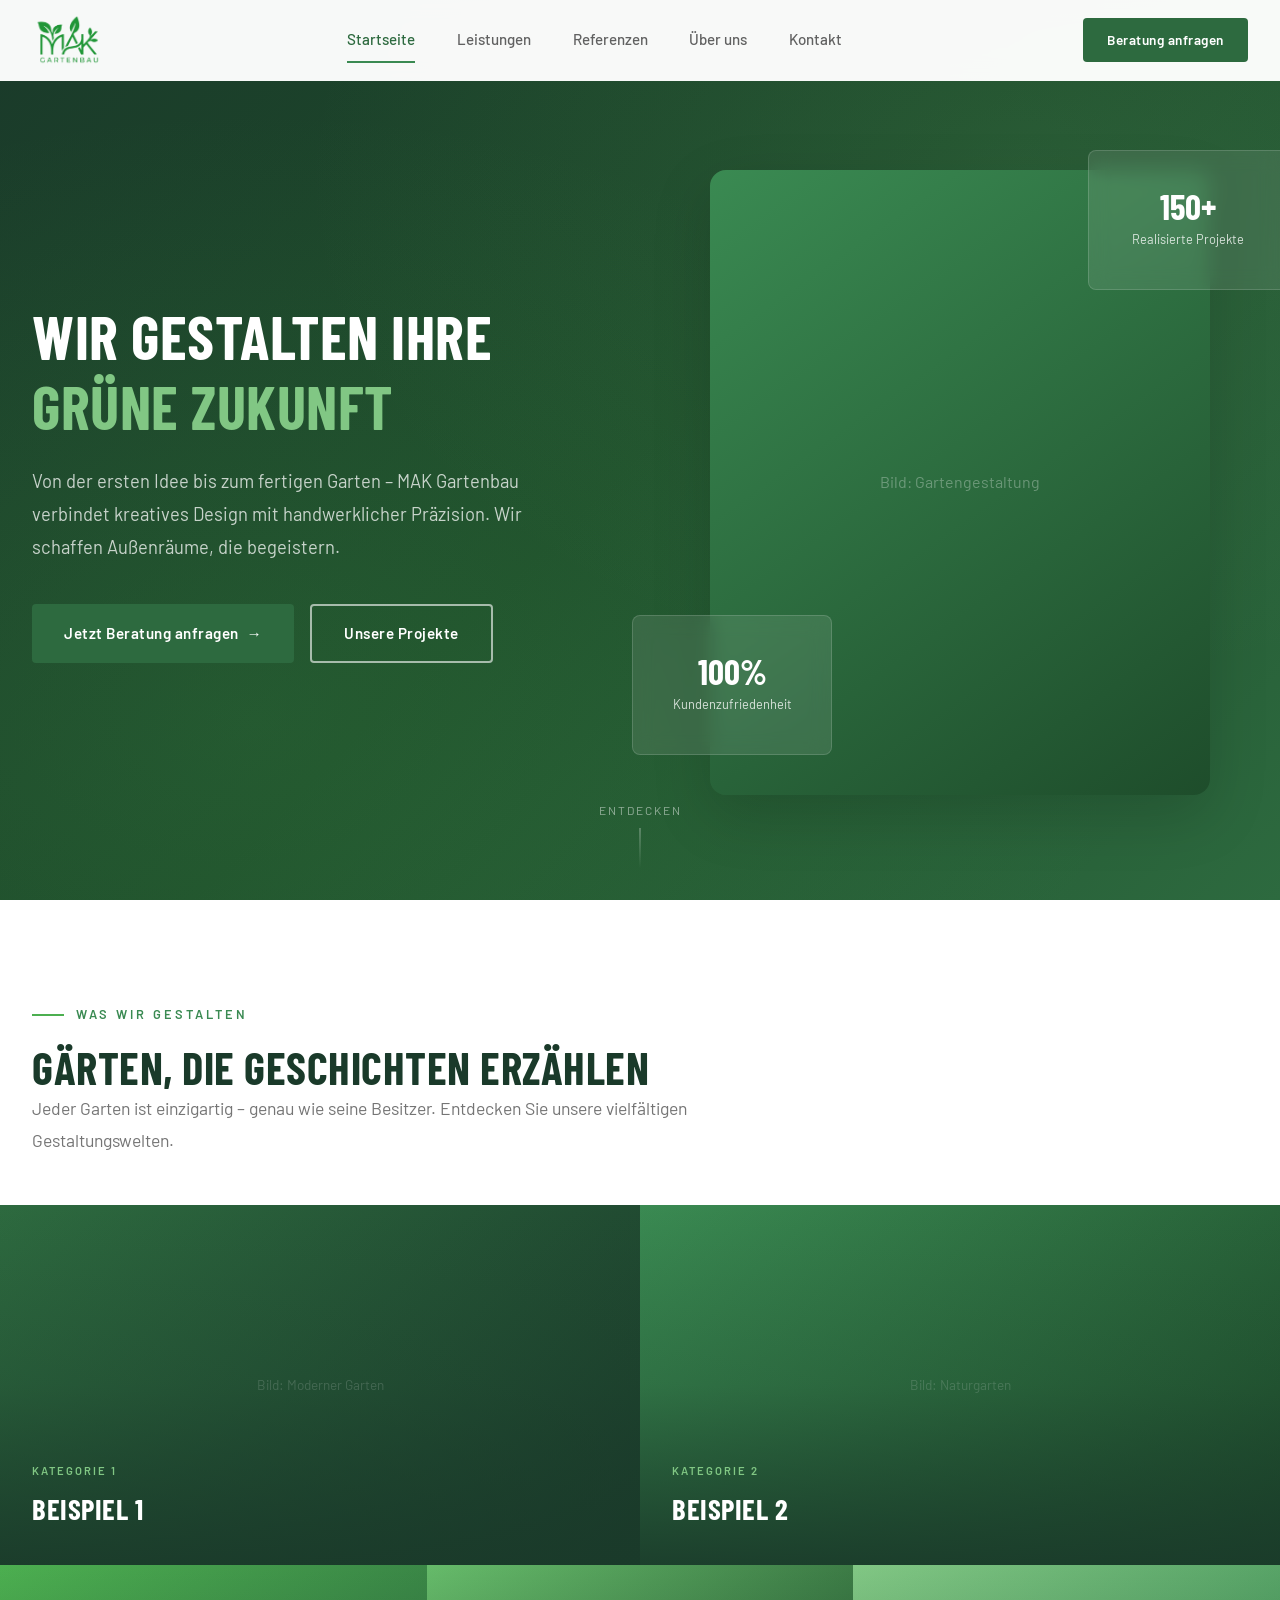
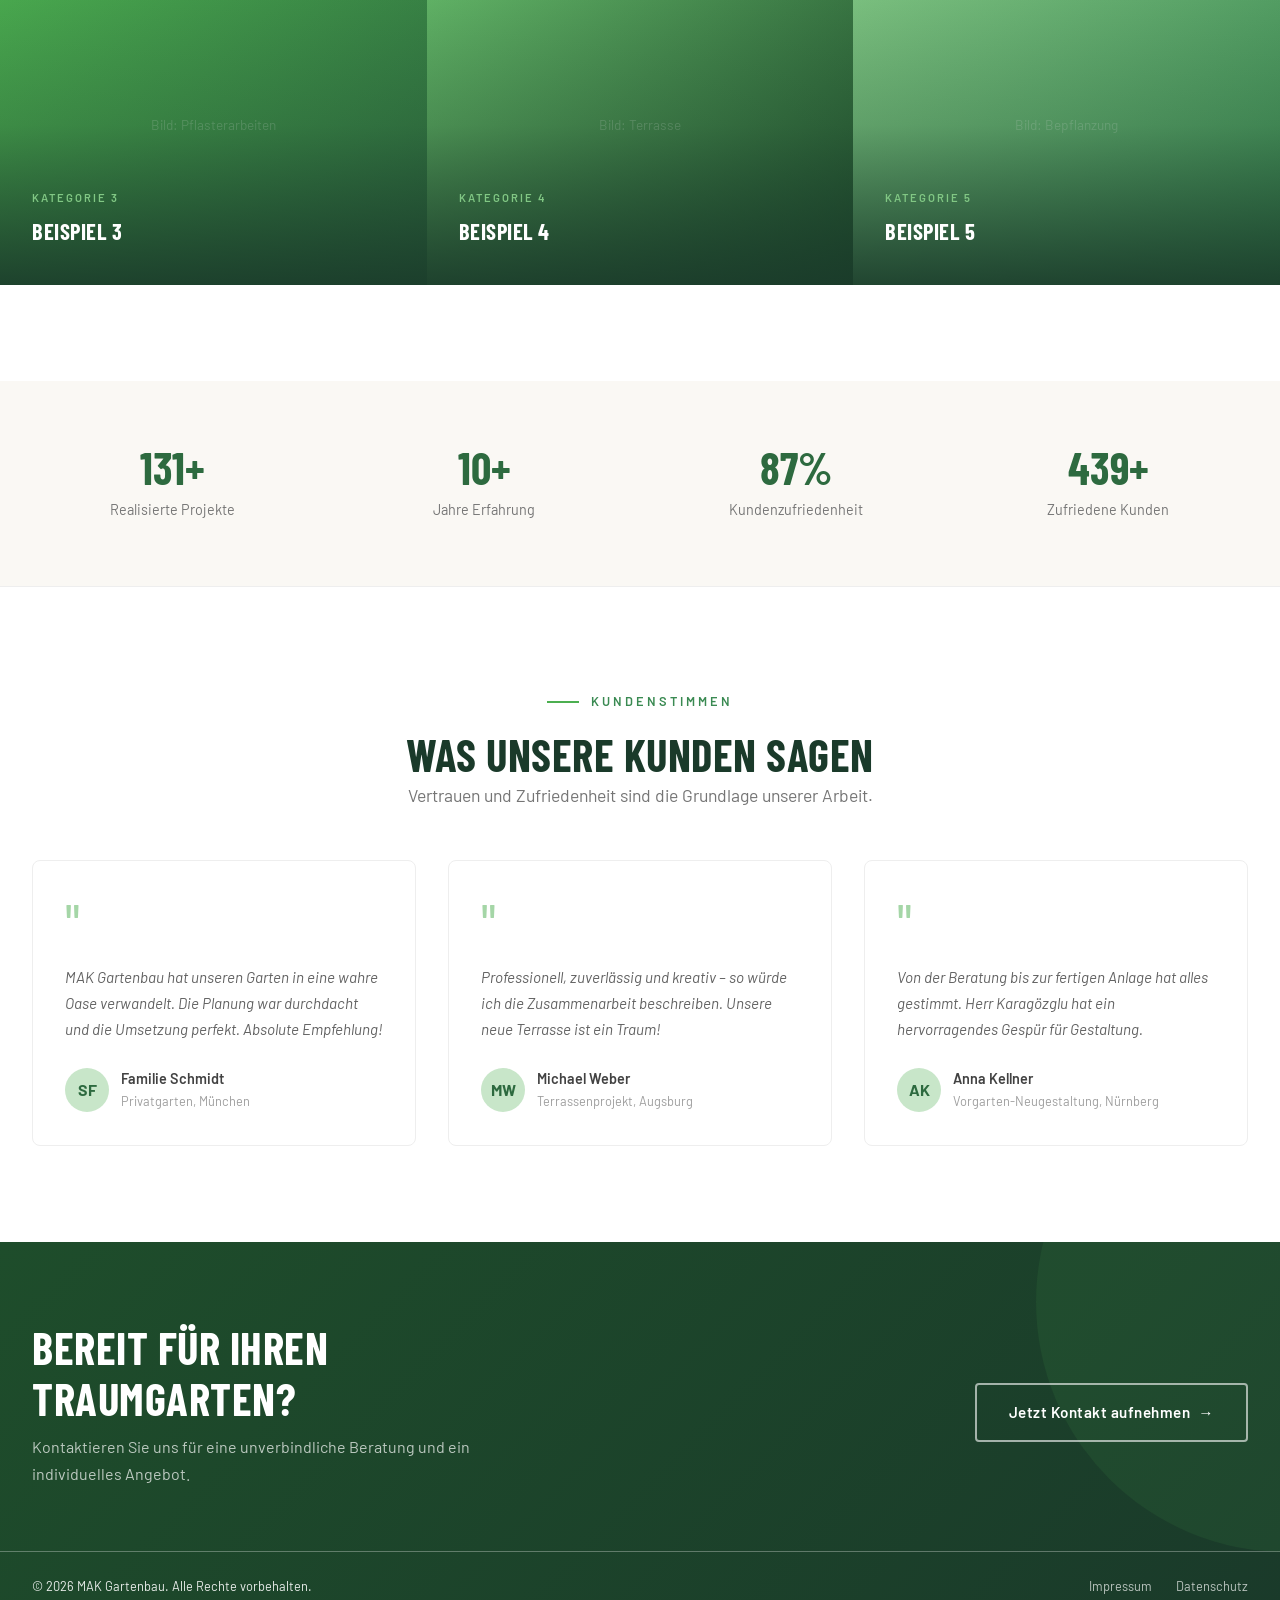
==== commit 81ac8f3d: "fix: Design-Verbesserungen und Aufräumarbeiten - Kategorien auf Karten nummeriert (Kategorie 1-5) - " ====
--- a/index.html
+++ b/index.html
@@ -113,8 +113,8 @@
         </div>
         <div class="card-overlay"></div>
         <div class="card-content">
-          <span class="card-tag">Gartendesign</span>
-          <h3 class="card-title">Moderne Gartenarchitektur</h3>
+          <span class="card-tag">Kategorie 1</span>
+          <h3 class="card-title">Beispiel 1</h3>
           <p class="card-desc">Klare Linien, edle Materialien und durchdachte Bepflanzung für zeitgemäße Außenräume.</p>
         </div>
         <div class="card-arrow">→</div>
@@ -126,8 +126,8 @@
         </div>
         <div class="card-overlay"></div>
         <div class="card-content">
-          <span class="card-tag">Naturgestaltung</span>
-          <h3 class="card-title">Naturnahe Gartenparadiese</h3>
+          <span class="card-tag">Kategorie 2</span>
+          <h3 class="card-title">Beispiel 2</h3>
           <p class="card-desc">Ökologisch wertvolle Gärten, die Biodiversität fördern und zum Entspannen einladen.</p>
         </div>
         <div class="card-arrow">→</div>
@@ -142,8 +142,8 @@
         </div>
         <div class="card-overlay"></div>
         <div class="card-content">
-          <span class="card-tag">Pflasterbau</span>
-          <h3 class="card-title">Wege & Einfahrten</h3>
+          <span class="card-tag">Kategorie 3</span>
+          <h3 class="card-title">Beispiel 3</h3>
           <p class="card-desc">Hochwertige Pflasterarbeiten für dauerhafte und ästhetische Bodenflächen.</p>
         </div>
         <div class="card-arrow">→</div>
@@ -155,8 +155,8 @@
         </div>
         <div class="card-overlay"></div>
         <div class="card-content">
-          <span class="card-tag">Terrassenbau</span>
-          <h3 class="card-title">Traumterrassen</h3>
+          <span class="card-tag">Kategorie 4</span>
+          <h3 class="card-title">Beispiel 4</h3>
           <p class="card-desc">Ihr persönlicher Lieblingsplatz im Freien – perfekt geplant und gebaut.</p>
         </div>
         <div class="card-arrow">→</div>
@@ -168,8 +168,8 @@
         </div>
         <div class="card-overlay"></div>
         <div class="card-content">
-          <span class="card-tag">Bepflanzung</span>
-          <h3 class="card-title">Grüne Vielfalt</h3>
+          <span class="card-tag">Kategorie 5</span>
+          <h3 class="card-title">Beispiel 5</h3>
           <p class="card-desc">Professionelle Bepflanzungskonzepte für jede Jahreszeit.</p>
         </div>
         <div class="card-arrow">→</div>
@@ -205,7 +205,7 @@
   <section class="testimonials-section">
     <div class="container">
       <div class="text-center reveal">
-        <span class="section-label" style="padding-left: 0;">
+        <span class="section-label">
           Kundenstimmen
         </span>
         <h2>Was unsere Kunden sagen</h2>
--- a/css/style.css
+++ b/css/style.css
@@ -120,7 +120,9 @@
 .bg-green-dark { background: var(--green-900); }
 
 .section-label {
-  display: inline-block;
+  display: inline-flex;
+  align-items: center;
+  gap: 0.75rem;
   font-family: var(--font-body);
   font-size: 0.8rem;
   font-weight: 600;
@@ -128,18 +130,14 @@
   text-transform: uppercase;
   color: var(--green-600);
   margin-bottom: 1rem;
-  position: relative;
-  padding-left: 3rem;
 }
 
 .section-label::before {
   content: '';
-  position: absolute;
-  left: 0;
-  top: 50%;
   width: 2rem;
   height: 2px;
   background: var(--green-500);
+  flex-shrink: 0;
 }
 
 .section-intro {
@@ -511,7 +509,7 @@
 }
 
 .hero-image-float.bottom-left {
-  bottom: -20px;
+  bottom: 40px;
   left: -40px;
 }
 
@@ -1108,9 +1106,11 @@
   align-items: flex-start;
   gap: 1rem;
   padding: 1.5rem;
+  padding-left: 1.75rem;
   background: var(--sand-50);
   border-radius: var(--radius-md);
   margin-bottom: 1rem;
+  border-left: 3px solid var(--green-700);
   transition: all var(--transition);
 }
 
@@ -1622,10 +1622,6 @@
     padding: 8rem 0 3rem;
   }
 
-  .section-label {
-    padding-left: 0;
-  }
-
   .section-label::before {
     display: none;
   }
